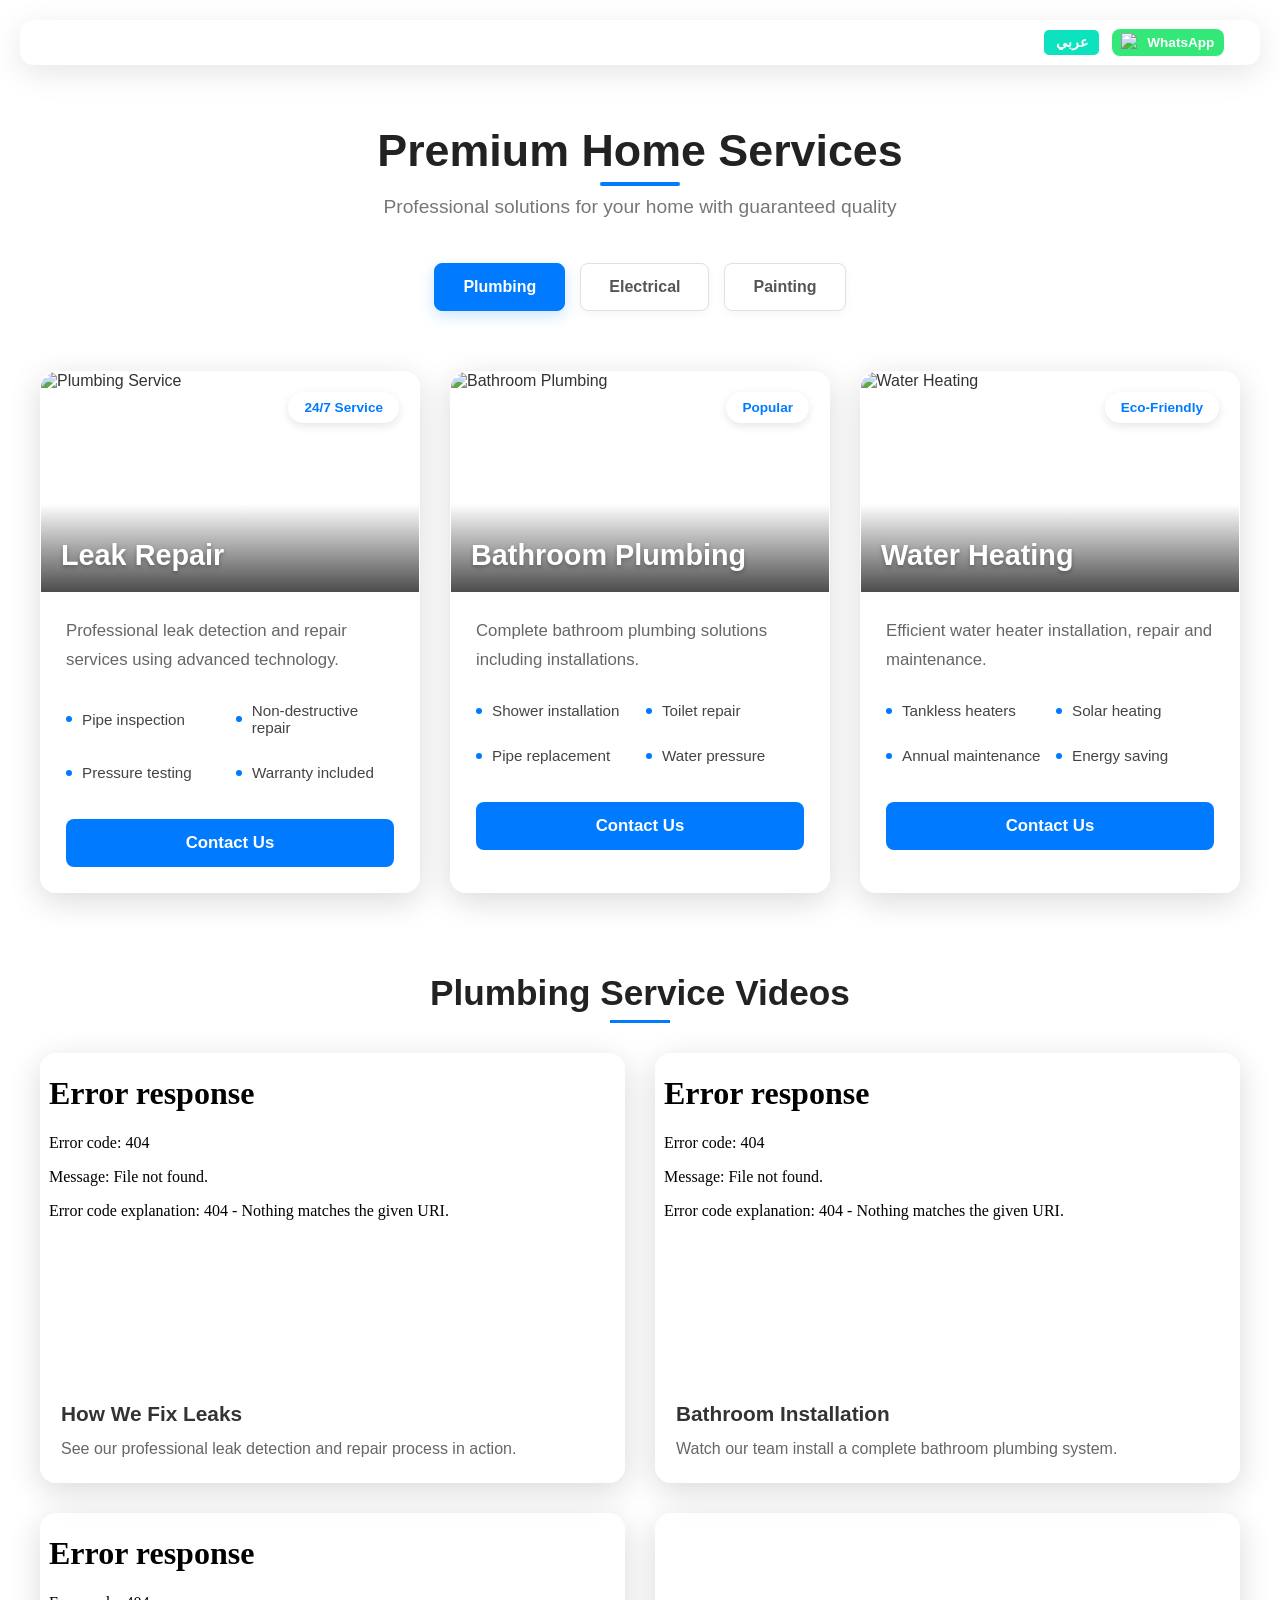
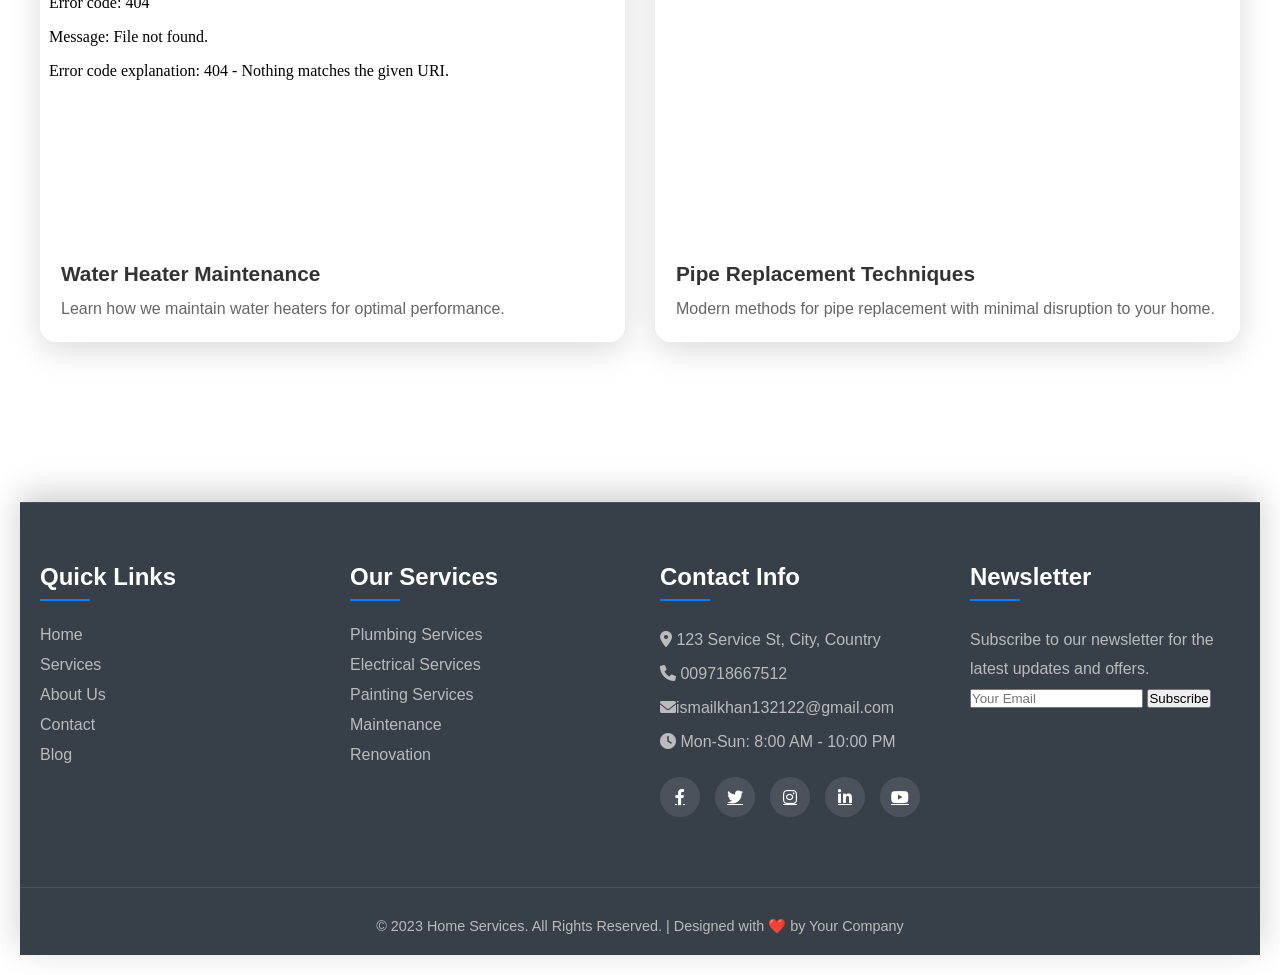
==== aboutus.html @ 4dce26f6 "Add files via upload" ====
<!DOCTYPE html>
<html lang="en">
<head>
    <link rel="stylesheet" href="contact.css">
    <meta charset="UTF-8">
    <meta name="viewport" content="width=device-width, initial-scale=1.0">
    <title>Our Services</title>
    <style>
        /* Modern Service Catalog Styles */
        .service-catalog {
            display: grid;
            grid-template-columns: repeat(auto-fill, minmax(380px, 1fr));
            gap: 30px;
            margin: 60px auto;
            max-width: 1400px;
            padding: 0 20px;
        }
        
        .service-card {
            background: rgba(255, 255, 255, 0.25);
            backdrop-filter: blur(10px);
            -webkit-backdrop-filter: blur(10px);
            border-radius: 16px;
            overflow: hidden;
            box-shadow: 0 8px 32px 0 rgba(0, 0, 0, 0.15);
            transition: transform 0.4s cubic-bezier(0.175, 0.885, 0.32, 1.275), box-shadow 0.4s ease;
            position: relative;
            border: 1px solid rgba(255, 255, 255, 0.4);
        }
        
        .service-card:hover {
            transform: translateY(-8px);
            box-shadow: 0 12px 40px rgba(0,0,0,0.12);
            border-color: #e0e0e0;
        }
        
        .service-image-container {
            position: relative;
            height: 220px;
            overflow: hidden;
        }
        
        .service-image {
            width: 100%;
            height: 100%;
            object-fit: cover;
            transition: transform 0.8s ease;
        }
        
        .service-card:hover .service-image {
            transform: scale(1.08);
        }
        
        .service-overlay {
            position: absolute;
            bottom: 0;
            left: 0;
            right: 0;
            height: 40%;
            background: linear-gradient(to top, rgba(0,0,0,0.7), transparent);
            display: flex;
            align-items: flex-end;
            padding: 20px;
        }
        
        .service-title {
            color: white;
            margin: 0;
            font-size: 1.8rem;
            font-weight: 600;
            text-shadow: 0 2px 4px rgba(0,0,0,0.3);
        }
        
        .service-content {
            padding: 25px;
        }
        
        .service-description {
            color: #666;
            line-height: 1.7;
            margin-bottom: 20px;
            font-size: 1.05rem;
        }
        
        .service-features {
            display: grid;
            grid-template-columns: 1fr 1fr;
            gap: 12px;
            margin: 20px 0;
            padding: 0;
            list-style: none;
        }
        
        .service-features li {
            display: flex;
            align-items: center;
            color: #444;
            font-size: 0.95rem;
            padding: 8px 0;
        }
        
        .service-features li:before {
            content: "";
            display: inline-block;
            width: 6px;
            height: 6px;
            background: #007bff;
            border-radius: 50%;
            margin-right: 10px;
        }
        
        .service-cta {
            display: inline-flex;
            align-items: center;
            justify-content: center;
            background: #007bff;
            color: white;
            padding: 14px 28px;
            border-radius: 8px;
            text-decoration: none;
            font-weight: 600;
            margin-top: 10px;
            transition: all 0.3s ease;
            border: none;
            cursor: pointer;
            width: 100%;
            font-size: 1.05rem;
        }
        
        .service-cta:hover {
            background: #0069d9;
            transform: translateY(-2px);
            box-shadow: 0 5px 15px rgba(0, 123, 255, 0.3);
        }
        
        .section-header {
            text-align: center;
            margin: 60px 0 40px;
            position: relative;
            max-width: 1200px;
            margin-left: auto;
            margin-right: auto;
            padding: 0 20px;
        }
        
        .section-title {
            font-size: 2.8rem;
            color: #222;
            font-weight: 700;
            margin-bottom: 15px;
            position: relative;
            display: inline-block;
        }
        
        .section-title:after {
            content: "";
            position: absolute;
            bottom: -10px;
            left: 50%;
            transform: translateX(-50%);
            width: 80px;
            height: 4px;
            background: #007bff;
            border-radius: 2px;
        }
        
        .section-subtitle {
            color: #777;
            max-width: 700px;
            margin: 0 auto;
            font-size: 1.2rem;
            line-height: 1.7;
        }
        
        .category-tabs {
            display: flex;
            justify-content: center;
            margin-bottom: 40px;
            flex-wrap: wrap;
            gap: 15px;
            max-width: 800px;
            margin-left: auto;
            margin-right: auto;
        }
        
        .category-tab {
            padding: 14px 28px;
            background: white;
            border-radius: 8px;
            cursor: pointer;
            transition: all 0.3s ease;
            font-weight: 600;
            color: #555;
            border: 1px solid #e0e0e0;
            box-shadow: 0 3px 10px rgba(0,0,0,0.04);
        }
        
        .category-tab.active, .category-tab:hover {
            background: #007bff;
            color: white;
            border-color: #007bff;
            box-shadow: 0 5px 15px rgba(0, 123, 255, 0.2);
        }
        
        .service-badge {
            position: absolute;
            top: 20px;
            right: 20px;
            background: white;
            color: #007bff;
            padding: 8px 16px;
            border-radius: 20px;
            font-weight: 700;
            font-size: 0.85rem;
            box-shadow: 0 3px 10px rgba(0,0,0,0.1);
            z-index: 2;
        }

        /* Video Section Styles */
        .video-section {
            max-width: 1400px;
            margin: 80px auto;
            padding: 0 20px;
        }
        
        .video-section-title {
            font-size: 2.2rem;
            color: #222;
            margin-bottom: 30px;
            text-align: center;
            position: relative;
        }
        
        .video-section-title:after {
            content: "";
            position: absolute;
            bottom: -10px;
            left: 50%;
            transform: translateX(-50%);
            width: 60px;
            height: 3px;
            background: #007bff;
        }
        
        .video-grid {
            display: grid;
            grid-template-columns: repeat(auto-fill, minmax(400px, 1fr));
            gap: 30px;
            margin-top: 40px;
        }
        
        .video-card {
            background: rgba(255, 255, 255, 0.25);
            backdrop-filter: blur(10px);
            -webkit-backdrop-filter: blur(10px);
            border: 1px solid rgba(255, 255, 255, 0.4);
            border-radius: 16px;
            overflow: hidden;
            box-shadow: 0 8px 32px 0 rgba(0, 0, 0, 0.15);
            transition: transform 0.4s ease, box-shadow 0.4s ease;
        }
        
        .video-card:hover {
            transform: translateY(-5px);
            box-shadow: 0 8px 25px rgba(0,0,0,0.12);
        }
        
        .video-container {
            position: relative;
            padding-bottom: 56.25%; /* 16:9 aspect ratio */
            height: 0;
            overflow: hidden;
        }
        
        .video-container iframe {
            position: absolute;
            top: 0;
            left: 0;
            width: 100%;
            height: 100%;
            border: none;
        }
        
        .video-info {
            padding: 20px;
        }
        
        .video-title {
            font-size: 1.3rem;
            color: #333;
            margin: 0 0 10px 0;
        }
        
        .video-description {
            color: #666;
            line-height: 1.6;
            font-size: 1rem;
        }
        
        footer {
            background: rgba(20, 30, 40, 0.85);
            backdrop-filter: blur(15px);
            -webkit-backdrop-filter: blur(15px);
            border-top: 1px solid rgba(255, 255, 255, 0.1);
            color: white;
            padding: 60px 0 20px;
            margin-top: 80px;
            box-shadow: 0 -8px 32px 0 rgba(0, 0, 0, 0.2);
        }
        
        .footer-container {
            max-width: 1400px;
            margin: 0 auto;
            padding: 0 20px;
            display: grid;
            grid-template-columns: repeat(auto-fit, minmax(250px, 1fr));
            gap: 40px;
        }
        
        .footer-section {
            margin-bottom: 30px;
        }
        
        .footer-section h3 {
            font-size: 1.5rem;
            margin-bottom: 25px;
            position: relative;
            padding-bottom: 10px;
            color: #fff;
        }
        
        .footer-section h3:after {
            content: "";
            position: absolute;
            left: 0;
            bottom: 0;
            width: 50px;
            height: 2px;
            background: #007bff;
        }
        
        .footer-section ul {
            list-style: none;
            padding: 0;
            margin: 0;
        }
        
        .footer-section ul li {
            margin-bottom: 12px;
        }
        
        .footer-section ul li a {
            color: #bbb;
            text-decoration: none;
            transition: all 0.3s ease;
            display: inline-block;
        }
        
        .footer-section ul li a:hover {
            color: #007bff;
            transform: translateX(5px);
        }
        
        .footer-section p {
            color: #bbb;
            line-height: 1.8;
            margin: 5px 0;
        }
        
        .footer-section .social-links {
            display: flex;
            gap: 15px;
            margin-top: 20px;
        }
        
        .footer-section .social-links a {
            display: inline-flex;
            align-items: center;
            justify-content: center;
            width: 40px;
            height: 40px;
            background: rgba(255,255,255,0.1);
            border-radius: 50%;
            color: white;
            transition: all 0.3s ease;
        }
        
        .footer-section .social-links a:hover {
            background: #007bff;
            transform: translateY(-3px);
        }
        
        .footer-bottom {
            text-align: center;
            padding-top: 30px;
            margin-top: 40px;
            border-top: 1px solid rgba(255,255,255,0.1);
        }
        
        .footer-bottom p {
            margin: 0;
            color: #bbb;
            font-size: 0.9rem;
        }
        
        /* Responsive Adjustments */
        @media (max-width: 992px) {
            .service-catalog, .video-grid {
                grid-template-columns: repeat(auto-fill, minmax(320px, 1fr));
            }
            
            .section-title {
                font-size: 2.4rem;
            }
            
            .footer-container {
                grid-template-columns: repeat(auto-fit, minmax(200px, 1fr));
            }
        }
        
        @media (max-width: 768px) {
            .service-catalog, .video-grid {
                grid-template-columns: 1fr;
                gap: 25px;
            }
            
            .service-features {
                grid-template-columns: 1fr;
            }
            
            .section-title {
                font-size: 2rem;
            }
            
            .section-subtitle {
                font-size: 1.1rem;
            }
            
            .category-tabs {
                flex-direction: row;
                overflow-x: auto;
                justify-content: flex-start;
                padding-bottom: 10px;
                -webkit-overflow-scrolling: touch;
            }
            
            .category-tab {
                flex: 0 0 auto;
            }
            
            .video-section-title {
                font-size: 1.8rem;
            }
            
            .footer-container {
                grid-template-columns: 1fr;
                gap: 30px;
            }
        }
    </style>
</head>
<body>
  
 <header>
    <div class="containerr">
      <h1 class="my-services-title" data-en="PrimeFix Maintenance Services" data-ar="خدمات الصيانة من برايم فيكس">PrimeFix Maintenance Services</h1>

      <nav class="main-nav"> <ul class="d-flex flex-md-row justify-content-center align-items-center gap-3 m-0 p-0 list-unstyled">
          <li><a href="home.html" data-en="Home" data-ar="الرئيسية">Home</a></li>
          <li><a href="aboutus.html" data-en="About Us" data-ar="معلومات عنا">About Us</a></li>
          <li><a href="book.html" data-en="Book Services" data-ar="حجز الخدمات">Book Services</a></li>
          <li><a href="login.html" data-en="Login" data-ar="تسجيل الدخول">Login</a></li>
        </ul>
      </nav>

      <div class="header-buttons d-flex align-items-center gap-2"> <button id="langToggle" onclick="toggleLanguage()">عربي</button>
        <a href="https://wa.me/1234567890" target="_blank" class="whatsapp-btn" id="whatsappBtn" data-en="WhatsApp" data-ar="واتساب">
          <img src="https://upload.wikimedia.org/wikipedia/commons/6/6b/WhatsApp.svg" alt="WhatsApp" class="whatsapp-icon" />
          <span>WhatsApp</span>
        </a>
      </div>
    </div>
  </header>
  
  <section id="services">
    <div class="section-header">
      <h2 class="section-title" data-en="Premium Home Services" data-ar="خدمات منزلية مميزة">Premium Home Services</h2>
      <p class="section-subtitle" data-en="Professional solutions for your home with guaranteed quality and satisfaction" 
         data-ar="حلول احترافية لمنزلك مع ضمان الجودة والرضا">
        Professional solutions for your home with guaranteed quality
      </p>
    </div>
    
    <div class="category-tabs">
      <div class="category-tab active" data-category="plumbing" data-en="Plumbing" data-ar="السباكة">Plumbing</div>
      <div class="category-tab" data-category="electrical" data-en="Electrical" data-ar="الكهرباء">Electrical</div>
      <div class="category-tab" data-category="painting" data-en="Painting" data-ar="الدهان">Painting</div>
    </div>
    
    <!-- Plumbing Services -->
    <div class="service-category" id="plumbing-category">
      <div class="service-catalog">
        <div class="service-card">
          <div class="service-image-container">
            <img src="images/img.pumbling/cat.pum.1.jpg" alt="Plumbing Service" class="service-image">
            <div class="service-overlay">
              <h3 class="service-title" data-en="Leak Repair" data-ar="إصلاح التسرب">Leak Repair</h3>
            </div>
            <div class="service-badge" data-en="24/7 Service" data-ar="خدمة 24/7">24/7 Service</div>
          </div>
          <div class="service-content">
            <p class="service-description" data-en="Professional leak detection and repair services using advanced technology to prevent water damage." 
               data-ar="خدمات الكشف عن التسرب وإصلاحه باستخدام التكنولوجيا المتقدمة لمنع تلف المياه.">
              Professional leak detection and repair services using advanced technology.
            </p>
            <ul class="service-features">
              <li data-en="Pipe inspection" data-ar="فحص الأنابيب">Pipe inspection</li>
              <li data-en="Non-destructive repair" data-ar="إصلاح غير مدمر">Non-destructive repair</li>
              <li data-en="Pressure testing" data-ar="اختبار الضغط">Pressure testing</li>
              <li data-en="Warranty included" data-ar="يشمل الضمان">Warranty included</li>
            </ul>
            <button class="service-cta" data-en="Contact Us" data-ar="اتصل بنا">Contact Us</button>
          </div>
        </div>
        
        <div class="service-card">
          <div class="service-image-container">
            <img src="images/img.pumbling/cat.pum.2.jpg" alt="Bathroom Plumbing" class="service-image">
            <div class="service-overlay">
              <h3 class="service-title" data-en="Bathroom Plumbing" data-ar="سباكة الحمام">Bathroom Plumbing</h3>
            </div>
            <div class="service-badge" data-en="Popular" data-ar="شائع">Popular</div>
          </div>
          <div class="service-content">
            <p class="service-description" data-en="Complete bathroom plumbing solutions including installations, repairs, and luxury upgrades." 
               data-ar="حلول سباكة الحمامات الكاملة بما في ذلك التركيبات والإصلاحات والترقيات الفاخرة.">
              Complete bathroom plumbing solutions including installations.
            </p>
            <ul class="service-features">
              <li data-en="Shower installation" data-ar="تركيب الدش">Shower installation</li>
              <li data-en="Toilet repair" data-ar="إصلاح المرحاض">Toilet repair</li>
              <li data-en="Pipe replacement" data-ar="استبدال الأنابيب">Pipe replacement</li>
              <li data-en="Water pressure" data-ar="ضغط المياه">Water pressure</li>
            </ul>
            <button class="service-cta" data-en="Contact Us" data-ar="اتصل بنا">Contact Us</button>
          </div>
        </div>
        
        <div class="service-card">
          <div class="service-image-container">
            <img src="images/img.pumbling/cat.pum.3.jpg" alt="Water Heating" class="service-image">
            <div class="service-overlay">
              <h3 class="service-title" data-en="Water Heating" data-ar="تسخين المياه">Water Heating</h3>
            </div>
            <div class="service-badge" data-en="Eco-Friendly" data-ar="صديق للبيئة">Eco-Friendly</div>
          </div>
          <div class="service-content">
            <p class="service-description" data-en="Efficient water heater installation, repair and maintenance for all types of systems." 
               data-ar="تركيب سخان المياه الفعال وإصلاحه وصيانته لجميع أنواع الأنظمة.">
              Efficient water heater installation, repair and maintenance.
            </p>
            <ul class="service-features">
              <li data-en="Tankless heaters" data-ar="سخانات بدون خزان">Tankless heaters</li>
              <li data-en="Solar heating" data-ar="التسخين الشمسي">Solar heating</li>
              <li data-en="Annual maintenance" data-ar="الصيانة السنوية">Annual maintenance</li>
              <li data-en="Energy saving" data-ar="توفير الطاقة">Energy saving</li>
            </ul>
            <button class="service-cta" data-en="Contact Us" data-ar="اتصل بنا">Contact Us</button>
          </div>

          
        </div>
      </div>

      <!-- Plumbing Videos Section -->
      <div class="video-section">
        <h3 class="video-section-title" data-en="Plumbing Service Videos" data-ar="فيديوهات خدمات السباكة">Plumbing Service Videos</h3>
        <div class="video-grid">
          <div class="video-card">
            <div class="video-container">
              <iframe src="images/img.pumbling/vedio one publing.mp4 " frameborder="0" allow="accelerometer; autoplay; clipboard-write; encrypted-media; gyroscope; picture-in-picture" allowfullscreen></iframe>
            </div>
            <div class="video-info">
              <h4 class="video-title" data-en="How We Fix Leaks" data-ar="كيف نصلح التسريبات">How We Fix Leaks</h4>
              <p class="video-description" data-en="See our professional leak detection and repair process in action." 
                 data-ar="شاهد عملية الكشف عن التسرب وإصلاحه الاحترافية لدينا أثناء العمل.">
                See our professional leak detection and repair process in action.
              </p>
            </div>
          </div>
          
          <div class="video-card">
            <div class="video-container">
              <iframe src="images/img.pumbling/pumbling vedio 2.mp4" frameborder="0" allow="accelerometer; autoplay; clipboard-write; encrypted-media; gyroscope; picture-in-picture" allowfullscreen></iframe>
            </div>
            <div class="video-info">
              <h4 class="video-title" data-en="Bathroom Installation" data-ar="تركيب الحمام">Bathroom Installation</h4>
              <p class="video-description" data-en="Watch our team install a complete bathroom plumbing system." 
                 data-ar="شاهد فريقنا يقوم بتركيب نظام سباكة حمام كامل.">
                Watch our team install a complete bathroom plumbing system.
              </p>
            </div>
          </div>
          
          <div class="video-card">
            <div class="video-container">
              <iframe src="images/img.pumbling/pumbling vedio3.mp4" frameborder="0" allow="accelerometer; autoplay; clipboard-write; encrypted-media; gyroscope; picture-in-picture" allowfullscreen></iframe>
            </div>
            <div class="video-info">
              <h4 class="video-title" data-en="Water Heater Maintenance" data-ar="صيانة سخان المياه">Water Heater Maintenance</h4>
              <p class="video-description" data-en="Learn how we maintain water heaters for optimal performance." 
                 data-ar="تعلم كيف نقوم بصيانة سخانات المياه للحصول على أفضل أداء.">
                Learn how we maintain water heaters for optimal performance.
              </p>
            </div>
          </div>
          
          <!-- New Plumbing Video -->
          <div class="video-card">
            <div class="video-container">
              <iframe src="https://www.youtube.com/embed/example10" frameborder="0" allow="accelerometer; autoplay; clipboard-write; encrypted-media; gyroscope; picture-in-picture" allowfullscreen></iframe>
            </div>
            <div class="video-info">
              <h4 class="video-title" data-en="Pipe Replacement Techniques" data-ar="تقنيات استبدال الأنابيب">Pipe Replacement Techniques</h4>
              <p class="video-description" data-en="Modern methods for pipe replacement with minimal disruption to your home." 
                 data-ar="الأساليب الحديثة لاستبدال الأنابيب مع الحد الأدنى من الإزعاج لمنزلك.">
                Modern methods for pipe replacement with minimal disruption to your home.
              </p>
            </div>
          </div>
        </div>
      </div>
    </div>
    
    <!-- Electrical Services -->
    <div class="service-category" id="electrical-category" style="display:none;">
      <div class="service-catalog">
        <div class="service-card">
          <div class="service-image-container">
            <img src="images/img.electration/1.jpg" alt="Electrical Wiring" class="service-image">
            <div class="service-overlay">
              <h3 class="service-title" data-en="Electrical Wiring" data-ar="الأسلاك الكهربائية">Electrical Wiring</h3>
            </div>
            <div class="service-badge" data-en="Certified" data-ar="معتمد">Certified</div>
          </div>
          <div class="service-content">
            <p class="service-description" data-en="Professional electrical wiring services for new constructions and renovations." 
               data-ar="خدمات الأسلاك الكهربائية الاحترافية للمباني الجديدة والتجديدات.">
              Professional electrical wiring services for new constructions.
            </p>
            <ul class="service-features">
              <li data-en="New installation" data-ar="تركيب جديد">New installation</li>
              <li data-en="Panel upgrade" data-ar="ترقية اللوحة">Panel upgrade</li>
              <li data-en="Safety checks" data-ar="فحوصات السلامة">Safety checks</li>
              <li data-en="Code compliance" data-ar="الامتثال للكود">Code compliance</li>
            </ul>
            <button class="service-cta" data-en="Contact Us" data-ar="اتصل بنا">Contact Us</button>
          </div>
        </div>
        
        <div class="service-card">
          <div class="service-image-container">
            <img src="images/img.electration/2.jpg" alt="Lighting Solutions" class="service-image">
            <div class="service-overlay">
              <h3 class="service-title" data-en="Lighting Solutions" data-ar="حلول الإضاءة">Lighting Solutions</h3>
            </div>
            <div class="service-badge" data-en="Smart" data-ar="ذكي">Smart</div>
          </div>
          <div class="service-content">
            <p class="service-description" data-en="Modern lighting installations including smart lighting systems and energy-efficient solutions." 
               data-ar="تركيبات الإضاءة الحديثة بما في ذلك أنظمة الإضاءة الذكية والحلول الموفرة للطاقة.">
              Modern lighting installations including smart lighting.
            </p>
            <ul class="service-features">
              <li data-en="LED lighting" data-ar="إضاءة LED">LED lighting</li>
              <li data-en="Smart controls" data-ar="ضوابط ذكية">Smart controls</li>
              <li data-en="Outdoor lighting" data-ar="الإضاءة الخارجية">Outdoor lighting</li>
              <li data-en="Dimmer switches" data-ar="مفاتيح تخفيف">Dimmer switches</li>
            </ul>
            <button class="service-cta" data-en="Contact Us" data-ar="اتصل بنا">Contact Us</button>
          </div>
        </div>
        
        <div class="service-card">
          <div class="service-image-container">
            <img src="images/img.electration/3.jpg" alt="Electrical Repairs" class="service-image">
            <div class="service-overlay">
              <h3 class="service-title" data-en="Electrical Repairs" data-ar="إصلاحات كهربائية">Electrical Repairs</h3>
            </div>
            <div class="service-badge" data-en="Emergency" data-ar="طارئ">Emergency</div>
          </div>
          <div class="service-content">
            <p class="service-description" data-en="Reliable electrical repair services for all types of electrical issues and emergencies." 
               data-ar="خدمات إصلاح كهربائية موثوقة لجميع أنواع المشكلات الكهربائية والطوارئ.">
              Reliable electrical repair services for all issues.
            </p>
            <ul class="service-features">
              <li data-en="Outlet repair" data-ar="إصلاح المنفذ">Outlet repair</li>
              <li data-en="Circuit issues" data-ar="مشاكل الدائرة">Circuit issues</li>
              <li data-en="Flickering lights" data-ar="أضواء وامضة">Flickering lights</li>
              <li data-en="24/7 service" data-ar="خدمة 24/7">24/7 service</li>
            </ul>
            <button class="service-cta" data-en="Contact Us" data-ar="اتصل بنا">Contact Us</button>
          </div>
        </div>
      </div>

      <!-- Electrical Videos Section -->
      <div class="video-section">
        <h3 class="video-section-title" data-en="Electrical Service Videos" data-ar="فيديوهات الخدمات الكهربائية">Electrical Service Videos</h3>
        <div class="video-grid">
          <div class="video-card">
            <div class="video-container">
              <iframe src="images/vedio one publing.mp4" frameborder="0" allow="accelerometer; autoplay; clipboard-write; encrypted-media; gyroscope; picture-in-picture" allowfullscreen></iframe>
            </div>
            <div class="video-info">
              <h4 class="video-title" data-en="Safe Wiring Practices" data-ar="ممارسات الأسلاك الآمنة">Safe Wiring Practices</h4>
              <p class="video-description" data-en="Learn about our safety standards for electrical installations." 
                 data-ar="تعرف على معايير السلامة الخاصة بنا للتركيبات الكهربائية.">
                Learn about our safety standards for electrical installations.
              </p>
            </div>
          </div>
          
          <div class="video-card">
            <div class="video-container">
              <iframe src="images/pumbling vedio3.mp4" frameborder="0" allow="accelerometer; autoplay; clipboard-write; encrypted-media; gyroscope; picture-in-picture" allowfullscreen></iframe>
            </div>
            <div class="video-info">
              <h4 class="video-title" data-en="Smart Home Setup" data-ar="إعداد المنزل الذكي">Smart Home Setup</h4>
              <p class="video-description" data-en="See how we install smart lighting and automation systems." 
                 data-ar="شاهد كيف نقوم بتركيب أنظمة الإضاءة الذكية والأتمتة.">
                See how we install smart lighting and automation systems.
              </p>
            </div>
          </div>
          
          <div class="video-card">
            <div class="video-container">
              <iframe src="images/pumbling vedio2.mp4" frameborder="0" allow="accelerometer; autoplay; clipboard-write; encrypted-media; gyroscope; picture-in-picture" allowfullscreen></iframe>
            </div>
            <div class="video-info">
              <h4 class="video-title" data-en="Emergency Repairs" data-ar="إصلاحات الطوارئ">Emergency Repairs</h4>
              <p class="video-description" data-en="Our team handling urgent electrical repairs with safety and efficiency." 
                 data-ar="فريقنا يتعامل مع إصلاحات الكهرباء العاجلة بأمان وكفاءة.">
                Our team handling urgent electrical repairs with safety and efficiency.
              </p>
            </div>
          </div>
          
          <!-- New Electrical Video -->
          <div class="video-card">
            <div class="video-container">
              <iframe src="https://www.youtube.com/embed/example11" frameborder="0" allow="accelerometer; autoplay; clipboard-write; encrypted-media; gyroscope; picture-in-picture" allowfullscreen></iframe>
            </div>
            <div class="video-info">
              <h4 class="video-title" data-en="Energy Saving Tips" data-ar="نصائح توفير الطاقة">Energy Saving Tips</h4>
              <p class="video-description" data-en="Learn how to optimize your home's electrical system for maximum efficiency." 
                 data-ar="تعلم كيفية تحسين نظام الكهرباء في منزلك للحصول على أقصى قدر من الكفاءة.">
                Learn how to optimize your home's electrical system for maximum efficiency.
              </p>
            </div>
          </div>
        </div>
      </div>
    </div>
    
    <!-- Painting Services -->
    <div class="service-category" id="painting-category" style="display:none;">
      <div class="service-catalog">
        <div class="service-card">
          <div class="service-image-container">
            <img src="images/img.painting/1.jpg" alt="Interior Painting" class="service-image">
            <div class="service-overlay">
              <h3 class="service-title" data-en="Interior Painting" data-ar="الدهان الداخلي">Interior Painting</h3>
            </div>
            <div class="service-badge" data-en="Premium" data-ar="ممتاز">Premium</div>
          </div>
          <div class="service-content">
            <p class="service-description" data-en="Professional interior painting services using premium quality, low-VOC paints for healthier homes." 
               data-ar="خدمات الدهان الداخلي المحترفة باستخدام دهانات عالية الجودة ومنخفضة الرائحة للمنازل الصحية.">
              Professional interior painting services.
            </p>
            <ul class="service-features">
              <li data-en="Wall preparation" data-ar="تحضير الجدار">Wall preparation</li>
              <li data-en="Color matching" data-ar="مطابقة الألوان">Color matching</li>
              <li data-en="Clean finish" data-ar="إنهاء نظيف">Clean finish</li>
              <li data-en="Odorless paint" data-ar="طلاء عديم الرائحة">Odorless paint</li>
            </ul>
            <button class="service-cta" data-en="Contact Us" data-ar="اتصل بنا">Contact Us</button>
          </div>
        </div>
        
        <div class="service-card">
          <div class="service-image-container">
            <img src="images/img.painting/2.jpg" alt="Exterior Painting" class="service-image">
            <div class="service-overlay">
              <h3 class="service-title" data-en="Exterior Painting" data-ar="الدهان الخارجي">Exterior Painting</h3>
            </div>
            <div class="service-badge" data-en="Durable" data-ar="دائم">Durable</div>
          </div>
          <div class="service-content">
            <p class="service-description" data-en="Durable exterior painting services with weather-resistant coatings to protect your property." 
               data-ar="خدمات الدهان الخارجي الدائمة مع الطلاءات المقاومة للعوامل الجوية لحماية ممتلكاتك.">
              Durable exterior painting services.
            </p>
            <ul class="service-features">
              <li data-en="Weatherproof" data-ar="مقاوم للعوامل الجوية">Weatherproof</li>
              <li data-en="Surface prep" data-ar="تحضير السطح">Surface prep</li>
              <li data-en="UV protection" data-ar="حماية من الأشعة">UV protection</li>
              <li data-en="5-year warranty" data-ar="ضمان 5 سنوات">5-year warranty</li>
            </ul>
            <button class="service-cta" data-en="Contact Us" data-ar="اتصل بنا">Contact Us</button>
          </div>
        </div>
        
        <div class="service-card">
          <div class="service-image-container">
            <img src="images/img.painting/3.jpg" alt="Decorative Finishes" class="service-image">
            <div class="service-overlay">
              <h3 class="service-title" data-en="Decorative Finishes" data-ar="النهايات الزخرفية">Decorative Finishes</h3>
            </div>
            <div class="service-badge" data-en="Luxury" data-ar="فاخر">Luxury</div>
          </div>
          <div class="service-content">
            <p class="service-description" data-en="Custom decorative painting and specialty finishes to create unique interior spaces." 
               data-ar="الطلاء الزخرفي المخصص والنهايات الخاصة لإنشاء مساحات داخلية فريدة.">
              Custom decorative painting and finishes.
            </p>
            <ul class="service-features">
              <li data-en="Venetian plaster" data-ar="الجص الفينيسي">Venetian plaster</li>
              <li data-en="Faux finishes" data-ar="النهايات المزيفة">Faux finishes</li>
              <li data-en="Metallic effects" data-ar="التأثيرات المعدنية">Metallic effects</li>
              <li data-en="Custom designs" data-ar="تصاميم مخصصة">Custom designs</li>
            </ul>
            <button class="service-cta" data-en="Contact Us" data-ar="اتصل بنا">Contact Us</button>
          </div>
        </div>
      </div>

      <!-- Painting Videos Section -->
      <div class="video-section">
        <h3 class="video-section-title" data-en="Painting Service Videos" data-ar="فيديوهات خدمات الدهان">Painting Service Videos</h3>
        <div class="video-grid">
          <div class="video-card">
            <div class="video-container">
              <iframe src="https://www.youtube.com/embed/example7" frameborder="0" allow="accelerometer; autoplay; clipboard-write; encrypted-media; gyroscope; picture-in-picture" allowfullscreen></iframe>
            </div>
            <div class="video-info">
              <h4 class="video-title" data-en="Interior Painting Process" data-ar="عملية الدهان الداخلي">Interior Painting Process</h4>
              <p class="video-description" data-en="See our step-by-step interior painting technique for flawless results." 
                 data-ar="شاهد تقنية الدهان الداخلي خطوة بخطوة للحصول على نتائج لا تشوبها شائبة.">
                See our step-by-step interior painting technique for flawless results.
              </p>
            </div>
          </div>
          
          <div class="video-card">
            <div class="video-container">
              <iframe src="https://www.youtube.com/embed/example8" frameborder="0" allow="accelerometer; autoplay; clipboard-write; encrypted-media; gyroscope; picture-in-picture" allowfullscreen></iframe>
            </div>
            <div class="video-info">
              <h4 class="video-title" data-en="Exterior Protection" data-ar="حماية الخارجية">Exterior Protection</h4>
              <p class="video-description" data-en="How we prepare and protect exterior surfaces for long-lasting results." 
                 data-ar="كيف نقوم بإعداد وحماية الأسطح الخارجية للحصول على نتائج تدوم طويلاً.">
                How we prepare and protect exterior surfaces for long-lasting results.
              </p>
            </div>
          </div>
          
          <div class="video-card">
            <div class="video-container">
              <iframe src="https://www.youtube.com/embed/example9" frameborder="0" allow="accelerometer; autoplay; clipboard-write; encrypted-media; gyroscope; picture-in-picture" allowfullscreen></iframe>
            </div>
            <div class="video-info">
              <h4 class="video-title" data-en="Decorative Techniques" data-ar="تقنيات زخرفية">Decorative Techniques</h4>
              <p class="video-description" data-en="Exploring our specialty decorative painting techniques for unique interiors." 
                 data-ar="استكشاف تقنيات الدهان الزخرفي الخاصة بنا للديكورات الداخلية الفريدة.">
                Exploring our specialty decorative painting techniques for unique interiors.
              </p>
            </div>
          </div>
          
          <!-- New Painting Video -->
          <div class="video-card">
            <div class="video-container">
              <iframe src="https://www.youtube.com/embed/example12" frameborder="0" allow="accelerometer; autoplay; clipboard-write; encrypted-media; gyroscope; picture-in-picture" allowfullscreen></iframe>
            </div>
            <div class="video-info">
              <h4 class="video-title" data-en="Color Selection Guide" data-ar="دليل اختيار الألوان">Color Selection Guide</h4>
              <p class="video-description" data-en="Expert tips for choosing the perfect paint colors for your home." 
                 data-ar="نصائح الخبراء لاختيار ألوان الطلاء المثالية لمنزلك.">
                Expert tips for choosing the perfect paint colors for your home.
              </p>
            </div>
          </div>
        </div>
      </div>
    </div>
  </section>

  <!-- Enhanced Footer -->
  <footer>
    <div class="footer-container">
      <div class="footer-section">
        <h3 data-en="Quick Links" data-ar="روابط سريعة">Quick Links</h3>
        <ul>
          <li><a href="home.html" data-en="Home" data-ar="الرئيسية">Home</a></li>
          <li><a href="services.html" data-en="Services" data-ar="الخدمات">Services</a></li>
          <li><a href="aboutus.html" data-en="About Us" data-ar="معلومات عنا">About Us</a></li>
          <li><a href="contact.html" data-en="Contact" data-ar="اتصل بنا">Contact</a></li>
          <li><a href="blog.html" data-en="Blog" data-ar="المدونة">Blog</a></li>
        </ul>
      </div>
      
      <div class="footer-section">
        <h3 data-en="Our Services" data-ar="خدماتنا">Our Services</h3>
        <ul>
          <li><a href="#plumbing-category" data-en="Plumbing Services" data-ar="خدمات السباكة">Plumbing Services</a></li>
          <li><a href="#electrical-category" data-en="Electrical Services" data-ar="خدمات الكهرباء">Electrical Services</a></li>
          <li><a href="#painting-category" data-en="Painting Services" data-ar="خدمات الدهان">Painting Services</a></li>
          <li><a href="#" data-en="Maintenance" data-ar="الصيانة">Maintenance</a></li>
          <li><a href="#" data-en="Renovation" data-ar="التجديد">Renovation</a></li>
        </ul>
      </div>
      
      <div class="footer-section">
        <h3 data-en="Contact Info" data-ar="معلومات التواصل">Contact Info</h3>
        <p><i class="fas fa-map-marker-alt"></i> <span data-en="123 Service St, City, Country" data-ar="123 شارع الخدمة، المدينة، البلد">123 Service St, City, Country</span></p>
        <p><i class="fas fa-phone"></i> <span data-en="009718667512" data-ar="009718667512">009718667512</span></p>
        <p><i class="fas fa-envelope"></i>ismailkhan132122@gmail.com</p>
        <p><i class="fas fa-clock"></i> <span data-en="Mon-Sun: 8:00 AM - 10:00 PM" data-ar="من الاثنين إلى الأحد: 8 صباحًا - 10 مساءً">Mon-Sun: 8:00 AM - 10:00 PM</span></p>
        
        <div class="social-links">
          <a href="#" aria-label="Facebook"><i class="fab fa-facebook-f"></i></a>
          <a href="#" aria-label="Twitter"><i class="fab fa-twitter"></i></a>
          <a href="#" aria-label="Instagram"><i class="fab fa-instagram"></i></a>
          <a href="#" aria-label="LinkedIn"><i class="fab fa-linkedin-in"></i></a>
          <a href="#" aria-label="YouTube"><i class="fab fa-youtube"></i></a>
        </div>
      </div>
      
      <div class="footer-section">
        <h3 data-en="Newsletter" data-ar="النشرة الإخبارية">Newsletter</h3>
        <p data-en="Subscribe to our newsletter for the latest updates and offers." 
           data-ar="اشترك في نشرتنا الإخبارية للحصول على آخر التحديثات والعروض.">
          Subscribe to our newsletter for the latest updates and offers.
        </p>
        <form class="newsletter-form">
          <input type="email" placeholder="Your Email" data-en="Your Email" data-ar="بريدك الإلكتروني" required>
          <button type="submit" data-en="Subscribe" data-ar="اشتراك">Subscribe</button>
        </form>
      </div>
    </div>
    
    <div class="footer-bottom">
      <p data-en="&copy; 2023 Home Services. All Rights Reserved. | Designed with ❤️ by Your Company" 
         data-ar="&copy; 2023 خدمات المنزل. جميع الحقوق محفوظة. | صمم ب❤️ بواسطة شركتك">
        &copy; 2023 Home Services. All Rights Reserved. | Designed with ❤️ by Your Company
      </p>
    </div>
  </footer>

  <!-- Font Awesome for icons -->
  <link rel="stylesheet" href="https://cdnjs.cloudflare.com/ajax/libs/font-awesome/6.0.0-beta3/css/all.min.css">

  <script>
    // Language toggle functionality
    document.getElementById('langToggle').addEventListener('click', function() {
      const currentLang = document.documentElement.lang || 'en';
      const newLang = currentLang === 'en' ? 'ar' : 'en';
      document.documentElement.lang = newLang;
      
      // Update all elements with data-en and data-ar attributes
      document.querySelectorAll('[data-en], [data-ar]').forEach(element => {
        if (element.tagName === 'INPUT' || element.tagName === 'TEXTAREA') {
          element.placeholder = element.getAttribute(`data-${newLang}`);
        } else {
          element.textContent = element.getAttribute(`data-${newLang}`);
        }
      });
      
      // Update button text
      this.textContent = newLang === 'en' ? 'عربي' : 'English';
      
      // Update direction
      document.body.style.direction = newLang === 'ar' ? 'rtl' : 'ltr';
    });

    // Service category tabs functionality
    document.querySelectorAll('.category-tab').forEach(tab => {
      tab.addEventListener('click', function() {
        // Remove active class from all tabs
        document.querySelectorAll('.category-tab').forEach(t => t.classList.remove('active'));
        
        // Add active class to clicked tab
        this.classList.add('active');
        
        // Hide all service categories
        document.querySelectorAll('.service-category').forEach(category => {
          category.style.display = 'none';
        });
        
        // Show selected category
        const categoryId = this.getAttribute('data-category') + '-category';
        document.getElementById(categoryId).style.display = 'block';
      });
    });
  </script>
</body>
</html>
---- contact.css ----
* {
  margin: 0;
  padding: 0;
  box-sizing: border-box;
  font-family: 'Segoe UI', Tahoma, Geneva, Verdana, sans-serif;
}

/* ========== RTL Support ========== */
html[dir="rtl"] body {
  direction: rtl;
  text-align: right;
}
html[dir="rtl"] nav ul {
  flex-direction: row-reverse;
}

/* ========== Body Styles ========== */
body {
  background: url(images/homeback.jpeg) no-repeat center center fixed;
  background-size: cover;
  color: #333;
  display: flex;
  flex-direction: column;
  align-items: center;
  min-height: 100vh;
  padding: 20px;
}

/* ========== Header Styles ========== */
header {
  background: rgba(255, 255, 255, 0.15);
  backdrop-filter: blur(12px);
  -webkit-backdrop-filter: blur(12px);
  border: 1px solid rgba(255, 255, 255, 0.3);
  color: white;
  padding: 0.3rem 0;
  width: 100%;
  border-radius: 14px;
  box-shadow: 0 8px 32px 0 rgba(0, 0, 0, 0.1);
  position: sticky;
  top: 0;
  z-index: 1000;
}

/* ========== Header Container (Flex layout for logo/nav/buttons) ========== */
.containerr {
  max-width: 1200px;
  margin: 0 auto;
  padding: 0 1rem;
  display: flex;
  justify-content: space-between;
  align-items: center;
}

/* ========== Site Title ========== */
.my-services-title {
  font-size: 1.8rem;
  font-weight: bold;
  color: white;
  margin: 0;
}

/* ========== Navigation Menu ========== */
nav.main-nav ul {
  list-style: none;
  display: flex;
  gap: 1rem;
  margin: 0;
  padding: 0;
}
nav.main-nav a {
  color: white;
  text-decoration: none;
  font-weight: bold;
  padding: 0.2rem 0.5rem;
}
nav.main-nav a:hover {
  text-decoration: underline;
}

/* ========== Language Toggle and WhatsApp Buttons Wrapper ========== */
.header-buttons {
  display: flex;
  align-items: center;
  gap: 0.8rem;
}

/* ========== Language Toggle Button ========== */
#langToggle {
  background-color: #0de2bf;
  color: white;
  border: none;
  padding: 0.3rem 0.7rem;
  border-radius: 5px;
  cursor: pointer;
  font-weight: bold;
  font-size: 0.9rem;
}
#langToggle:hover {
  background-color: #0acdcd;
}

/* ========== WhatsApp Contact Button ========== */
.whatsapp-btn {
  display: inline-flex;
  align-items: center;
  gap: 8px;
  margin-top: auto;
  padding: 0.3rem 0.6rem;
  background-color: #24e76fed;
  color: white;
  font-weight: bold;
  border-radius: 8px;
  text-decoration: none;
  transition: background-color 0.3s ease;
  font-size: 0.85rem;
}
.whatsapp-btn:hover {
  background-color: #1ea6be;
}
.whatsapp-icon {
  width: 18px;
  height: 18px;
}
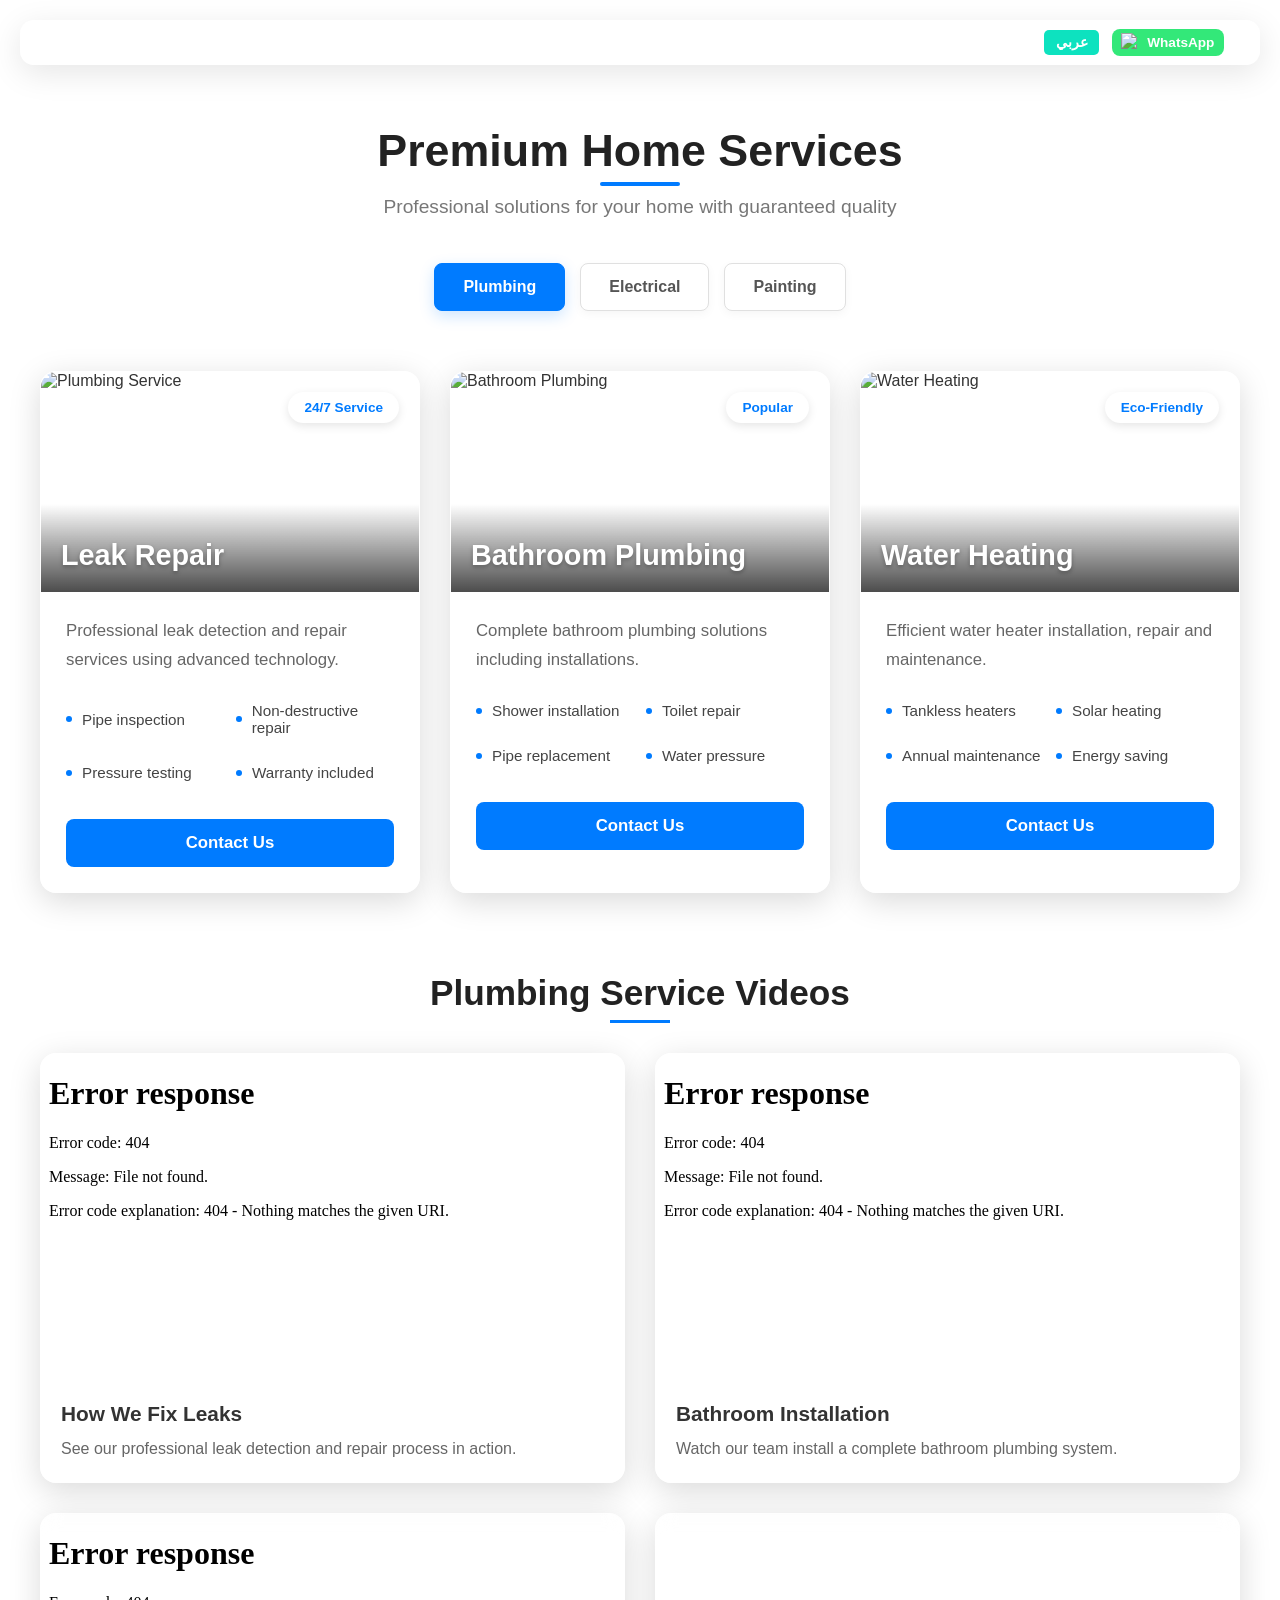
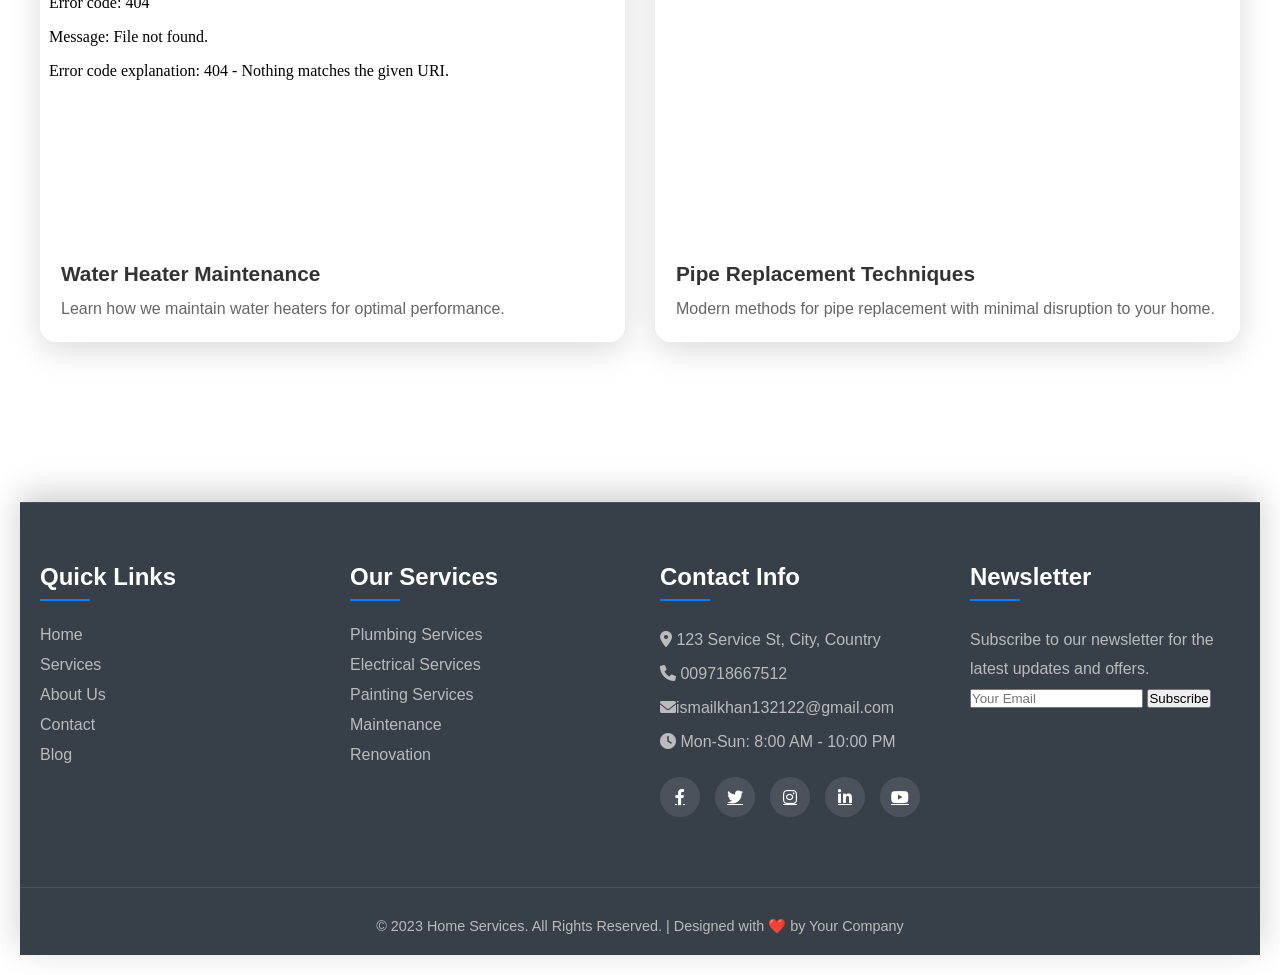
==== commit 11b672ce: "Add files via upload" ====
--- a/aboutus.html
+++ b/aboutus.html
@@ -466,7 +466,7 @@
       <h1 class="my-services-title" data-en="PrimeFix Maintenance Services" data-ar="خدمات الصيانة من برايم فيكس">PrimeFix Maintenance Services</h1>
 
       <nav class="main-nav"> <ul class="d-flex flex-md-row justify-content-center align-items-center gap-3 m-0 p-0 list-unstyled">
-          <li><a href="home.html" data-en="Home" data-ar="الرئيسية">Home</a></li>
+          <li><a href="index.html" data-en="Home" data-ar="الرئيسية">Home</a></li>
           <li><a href="aboutus.html" data-en="About Us" data-ar="معلومات عنا">About Us</a></li>
           <li><a href="book.html" data-en="Book Services" data-ar="حجز الخدمات">Book Services</a></li>
           <li><a href="login.html" data-en="Login" data-ar="تسجيل الدخول">Login</a></li>
@@ -905,7 +905,7 @@
       <div class="footer-section">
         <h3 data-en="Quick Links" data-ar="روابط سريعة">Quick Links</h3>
         <ul>
-          <li><a href="home.html" data-en="Home" data-ar="الرئيسية">Home</a></li>
+          <li><a href="index.html" data-en="Home" data-ar="الرئيسية">Home</a></li>
           <li><a href="services.html" data-en="Services" data-ar="الخدمات">Services</a></li>
           <li><a href="aboutus.html" data-en="About Us" data-ar="معلومات عنا">About Us</a></li>
           <li><a href="contact.html" data-en="Contact" data-ar="اتصل بنا">Contact</a></li>
